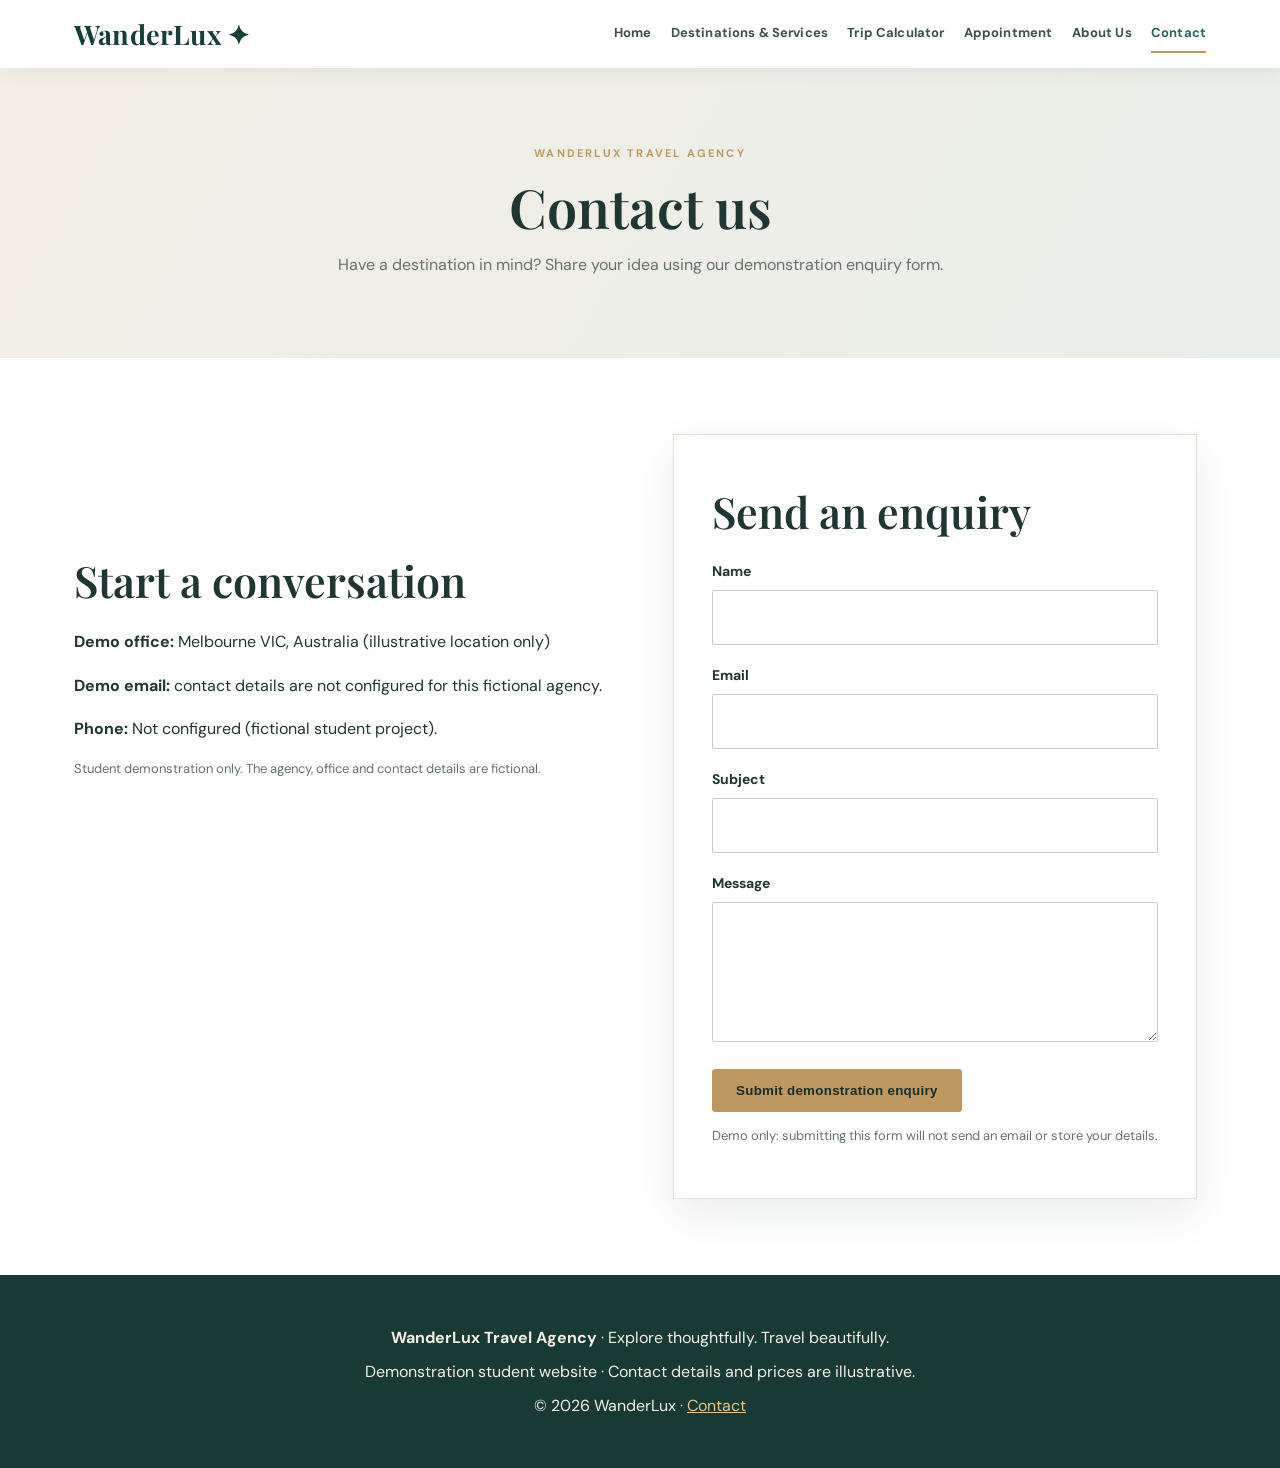
==== contact.html @ 3671757a "Add files via upload" ====
<!doctype html><html lang="en"><head><meta charset="utf-8"><meta name="viewport" content="width=device-width, initial-scale=1"><meta name="description" content="Contact WanderLux about travel planning."><title>Contact | WanderLux Travel Agency</title><link rel="stylesheet" href="styles.css"><script src="script.js" defer></script></head><body><header><nav aria-label="Main navigation"><a class="brand" href="index.html">WanderLux ✦</a><div class="links"><a href="index.html">Home</a><a href="destinations.html">Destinations & Services</a><a href="calculator.html">Trip Calculator</a><a href="appointment.html">Appointment</a><a href="about.html">About Us</a><a href="contact.html" aria-current="page">Contact</a></div></nav></header><main><section class="page-hero"><span class="eyebrow">WanderLux Travel Agency</span><h1>Contact us</h1><p>Have a destination in mind? Share your idea using our demonstration enquiry form.</p></section><section class="container two"><div><h2>Start a conversation</h2><p><strong>Demo office:</strong> Melbourne VIC, Australia (illustrative location only)</p><p><strong>Demo email:</strong> contact details are not configured for this fictional agency.</p><p><strong>Phone:</strong> Not configured (fictional student project).</p><p class="notice">Student demonstration only. The agency, office and contact details are fictional.</p><iframe title="Map of central Melbourne" loading="lazy" src="https://www.openstreetmap.org/export/embed.html?bbox=144.94%2C-37.83%2C144.98%2C-37.80&amp;layer=mapnik"></iframe></div><div class="form-wrap"><h2>Send an enquiry</h2><form data-demo-form="contact"><div class="field"><label for="cname">Name</label><input id="cname" name="Name" required minlength="2"></div><div class="field"><label for="cemail">Email</label><input id="cemail" name="Email" type="email" required></div><div class="field"><label for="csubject">Subject</label><input id="csubject" name="Subject" required></div><div class="field"><label for="cmessage">Message</label><textarea id="cmessage" name="Message" minlength="10" required></textarea></div><button class="btn">Submit demonstration enquiry</button><p class="notice" data-form-status role="status" aria-live="polite">Demo only: submitting this form will not send an email or store your details.</p></form></div></section></main><footer><p><strong>WanderLux Travel Agency</strong> · Explore thoughtfully. Travel beautifully.</p><p>Demonstration student website · Contact details and prices are illustrative.</p><p>© 2026 WanderLux · <a href="contact.html">Contact</a></p></footer></body></html>
---- styles.css ----
@import url('https://fonts.googleapis.com/css2?family=DM+Sans:wght@400;500;600;700&family=Playfair+Display:wght@500;600;700&display=swap');
:root{--ink:#203632;--muted:#66736d;--deep:#173f3a;--teal:#28665d;--gold:#bd9860;--cream:#fbf8f1;--sand:#f2ece0;--line:#e6dfd2;--white:#fff;--shadow:0 16px 42px rgba(31,54,47,.09)}
*{box-sizing:border-box}html{scroll-behavior:smooth}body{margin:0;color:var(--ink);font:16px/1.7 'DM Sans',Arial,sans-serif;background:#fff}img{max-width:100%;display:block}a{color:var(--teal)}a:focus-visible,button:focus-visible,input:focus-visible,select:focus-visible,textarea:focus-visible{outline:3px solid #d6ad6e;outline-offset:3px}
header{background:rgba(255,255,255,.97);position:sticky;top:0;z-index:20;box-shadow:0 3px 22px rgba(24,50,43,.07);backdrop-filter:blur(10px)}nav{max-width:1180px;margin:auto;display:flex;align-items:center;justify-content:space-between;gap:22px;padding:15px 24px}.brand{font:700 27px 'Playfair Display',Georgia,serif;color:var(--deep);text-decoration:none;white-space:nowrap;letter-spacing:.2px}.brand span{color:var(--gold)}.links{display:flex;gap:clamp(9px,1.5vw,20px);align-items:center;flex-wrap:wrap}.links a{text-decoration:none;color:#3d514a;font-size:13px;font-weight:700;letter-spacing:.15px;padding:7px 0;border-bottom:2px solid transparent}.links a:hover,.links a[aria-current=page]{color:var(--teal);border-color:var(--gold)}
.hero{min-height:590px;background:linear-gradient(90deg,rgba(12,39,35,.82),rgba(12,39,35,.23)),url('https://images.unsplash.com/photo-1488646953014-85cb44e25828?auto=format&fit=crop&w=1900&q=85') center/cover;display:flex;align-items:center;color:#fff}.hero-inner{max-width:1180px;width:100%;margin:auto;padding:90px 26px}.hero h1{font-size:clamp(42px,6vw,76px);max-width:760px;line-height:1.08;margin:18px 0}.hero p{max-width:590px;font-size:19px;color:#f4f0e8}.hero .eyebrow{color:#e7c58f}.slide-caption{font-weight:700;color:#f3d7a7;letter-spacing:.5px}.btn{display:inline-block;background:var(--gold);color:#172f2a;border:1px solid var(--gold);border-radius:3px;padding:13px 23px;text-decoration:none;font-weight:700;letter-spacing:.3px;cursor:pointer;transition:.2s}.btn:hover{background:#d2b17e;transform:translateY(-1px)}.btn.secondary{background:transparent;border-color:var(--gold);color:var(--gold)}
.container{max-width:1180px;margin:auto;padding:76px 24px}h1,h2,h3{font-family:'Playfair Display',Georgia,serif;line-height:1.22;font-weight:600}h2{font-size:clamp(30px,4vw,43px);margin:12px 0 22px}h3{font-size:23px;margin:0 0 10px}.eyebrow{color:var(--gold);font-weight:700;text-transform:uppercase;letter-spacing:2.2px;font-size:11px}.intro{max-width:700px;color:var(--muted)}.grid{display:grid;grid-template-columns:repeat(3,minmax(0,1fr));gap:25px}.card{border:1px solid var(--line);overflow:hidden;background:#fff;box-shadow:var(--shadow);transition:transform .25s,box-shadow .25s}.card:hover{transform:translateY(-5px);box-shadow:0 20px 45px rgba(31,54,47,.14)}.card img{width:100%;height:230px;object-fit:cover}.card-body{padding:25px}.card-body p{color:var(--muted)}.card a:not(.btn){font-weight:700;text-decoration:none;border-bottom:1px solid var(--gold);padding-bottom:3px}.soft{background:var(--cream)}.page-hero{background:linear-gradient(120deg,#f4efe5,#e8eee8);padding:70px 24px;text-align:center}.page-hero h1{font-size:clamp(36px,5vw,54px);margin:10px 0}.page-hero p{max-width:680px;margin:10px auto;color:var(--muted)}
.form-wrap{max-width:780px;margin:auto;background:#fff;border:1px solid var(--line);padding:clamp(22px,4vw,38px);box-shadow:var(--shadow)}.fields{display:grid;grid-template-columns:1fr 1fr;gap:18px}label{display:block;font-weight:700;margin-bottom:6px;font-size:14px}input,select,textarea{width:100%;padding:13px 14px;border:1px solid #c9cfc8;border-radius:2px;font:inherit;background:#fff;color:var(--ink)}input:focus,select:focus,textarea:focus{border-color:var(--teal)}textarea{min-height:140px;resize:vertical}form .field{margin-bottom:19px}.result{background:#f3f0e7;padding:23px;border-left:4px solid var(--gold);margin-top:24px}.notice{font-size:13px;color:var(--muted)}.error{color:#a52929;font-weight:700}.success{color:#215d43;font-weight:700}.pill{display:inline-block;background:#f4eee2;color:#72552e;padding:5px 12px;font-size:11px;letter-spacing:1px;text-transform:uppercase;font-weight:700}.two{display:grid;grid-template-columns:1fr 1fr;gap:48px;align-items:center}.two img{width:100%;border-radius:2px;box-shadow:var(--shadow)}.feature-list{padding-left:20px}.feature-list li{padding:5px 0}iframe{width:100%;height:290px;border:0;filter:saturate(.75)}footer{background:#173a35;color:#f6f1e7;padding:42px 24px;text-align:center}footer a{color:#e6c48d}footer p{margin:7px}.reveal{opacity:0;transform:translateY(20px);transition:opacity .65s,transform .65s}.reveal.visible{opacity:1;transform:none}.slide-caption{min-height:27px}.section-heading{text-align:center;margin-bottom:35px}.section-heading .intro{margin:0 auto}.stats{display:grid;grid-template-columns:repeat(3,1fr);gap:18px;margin-top:28px}.stat{background:var(--cream);padding:20px;text-align:center}.stat strong{display:block;font:600 28px 'Playfair Display',serif;color:var(--teal)}.map-note{margin:7px 0 18px}
@media(max-width:850px){nav{align-items:flex-start;flex-direction:column;gap:10px}.links{gap:8px 16px}.hero{min-height:500px}.grid{grid-template-columns:repeat(2,minmax(0,1fr))}.two{gap:28px}}
@media(max-width:600px){.links{display:grid;grid-template-columns:repeat(2,minmax(0,1fr));width:100%;gap:4px 12px}.links a{font-size:12px}.hero{min-height:470px}.hero-inner{padding:65px 22px}.hero p{font-size:17px}.grid,.two,.fields,.stats{grid-template-columns:1fr}.container{padding:48px 18px}.page-hero{padding:48px 18px}.card img{height:210px}.form-wrap{padding:21px}.brand{font-size:25px}}
@media(prefers-reduced-motion:reduce){html{scroll-behavior:auto}.reveal{opacity:1;transform:none;transition:none}.card,.btn{transition:none}}
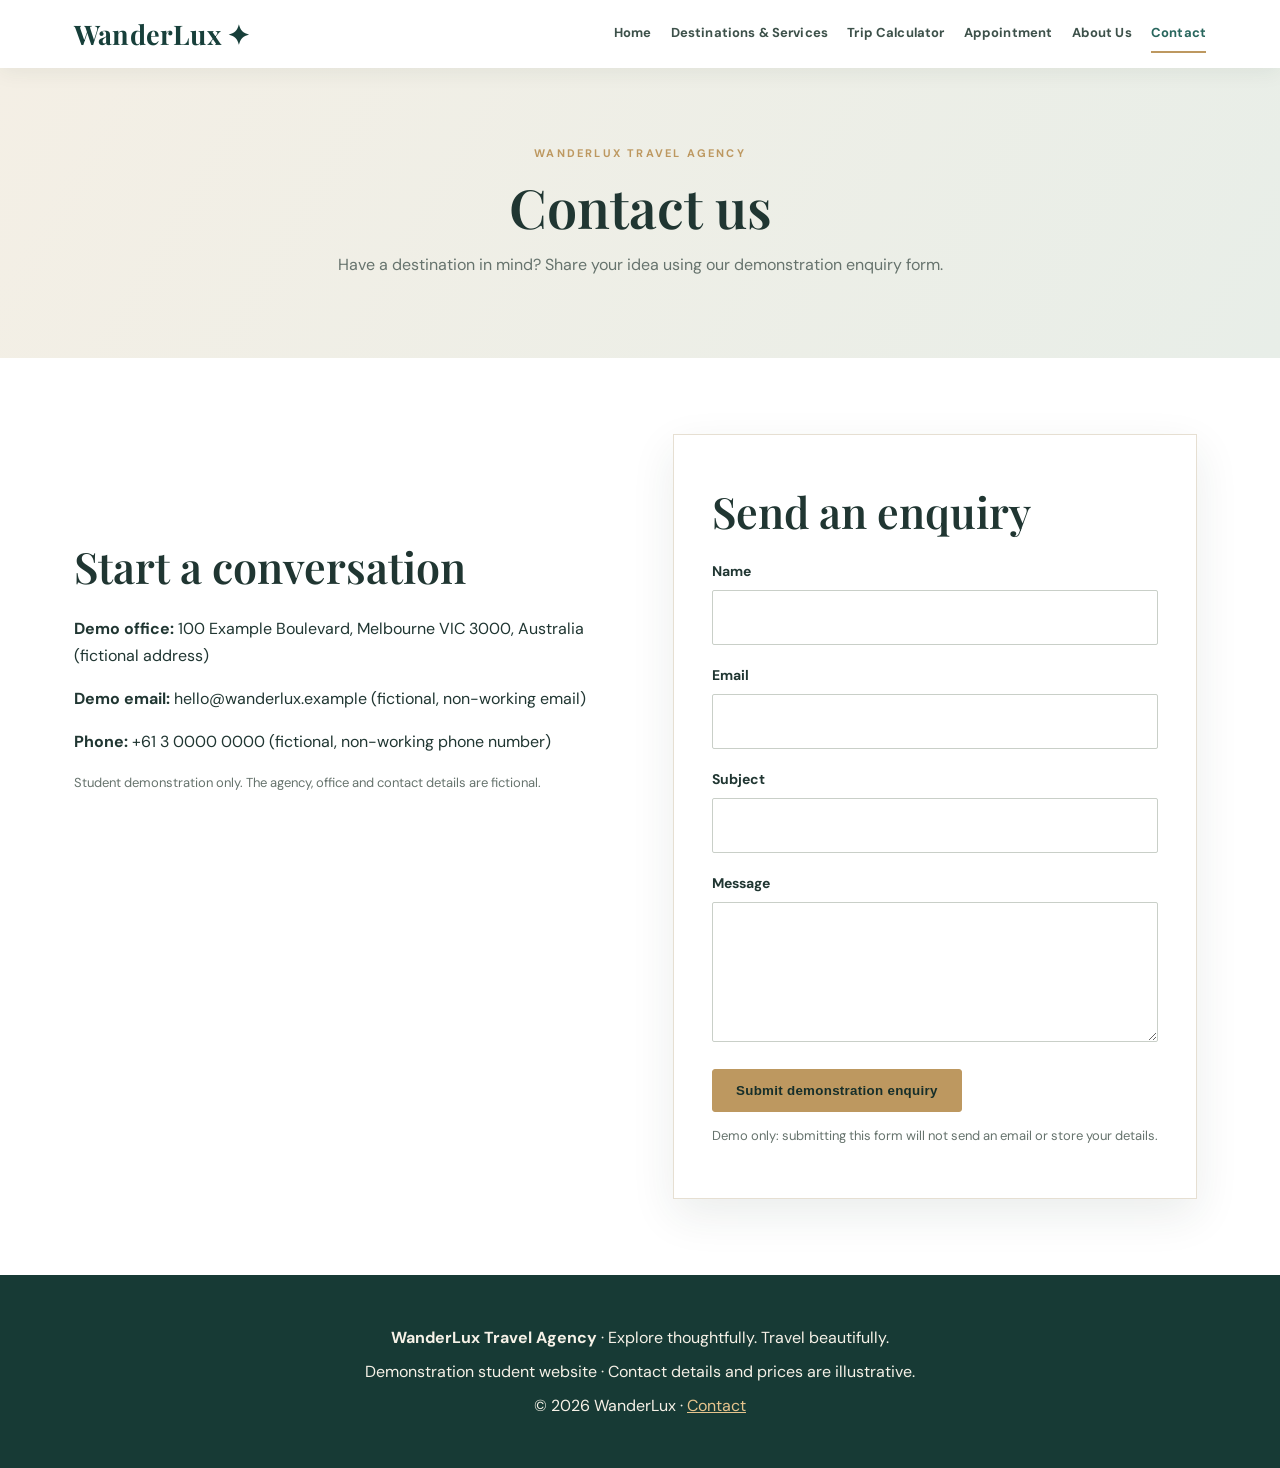
==== commit 3c0b1728: "Update contact.html" ====
--- a/contact.html
+++ b/contact.html
@@ -1 +1,113 @@
-<!doctype html><html lang="en"><head><meta charset="utf-8"><meta name="viewport" content="width=device-width, initial-scale=1"><meta name="description" content="Contact WanderLux about travel planning."><title>Contact | WanderLux Travel Agency</title><link rel="stylesheet" href="styles.css"><script src="script.js" defer></script></head><body><header><nav aria-label="Main navigation"><a class="brand" href="index.html">WanderLux ✦</a><div class="links"><a href="index.html">Home</a><a href="destinations.html">Destinations & Services</a><a href="calculator.html">Trip Calculator</a><a href="appointment.html">Appointment</a><a href="about.html">About Us</a><a href="contact.html" aria-current="page">Contact</a></div></nav></header><main><section class="page-hero"><span class="eyebrow">WanderLux Travel Agency</span><h1>Contact us</h1><p>Have a destination in mind? Share your idea using our demonstration enquiry form.</p></section><section class="container two"><div><h2>Start a conversation</h2><p><strong>Demo office:</strong> Melbourne VIC, Australia (illustrative location only)</p><p><strong>Demo email:</strong> contact details are not configured for this fictional agency.</p><p><strong>Phone:</strong> Not configured (fictional student project).</p><p class="notice">Student demonstration only. The agency, office and contact details are fictional.</p><iframe title="Map of central Melbourne" loading="lazy" src="https://www.openstreetmap.org/export/embed.html?bbox=144.94%2C-37.83%2C144.98%2C-37.80&amp;layer=mapnik"></iframe></div><div class="form-wrap"><h2>Send an enquiry</h2><form data-demo-form="contact"><div class="field"><label for="cname">Name</label><input id="cname" name="Name" required minlength="2"></div><div class="field"><label for="cemail">Email</label><input id="cemail" name="Email" type="email" required></div><div class="field"><label for="csubject">Subject</label><input id="csubject" name="Subject" required></div><div class="field"><label for="cmessage">Message</label><textarea id="cmessage" name="Message" minlength="10" required></textarea></div><button class="btn">Submit demonstration enquiry</button><p class="notice" data-form-status role="status" aria-live="polite">Demo only: submitting this form will not send an email or store your details.</p></form></div></section></main><footer><p><strong>WanderLux Travel Agency</strong> · Explore thoughtfully. Travel beautifully.</p><p>Demonstration student website · Contact details and prices are illustrative.</p><p>© 2026 WanderLux · <a href="contact.html">Contact</a></p></footer></body></html>+<!doctype html>
+<html lang="en">
+<head>
+  <meta charset="utf-8">
+  <meta name="viewport" content="width=device-width, initial-scale=1">
+  <meta name="description" content="Contact WanderLux about travel planning.">
+  <title>Contact | WanderLux Travel Agency</title>
+  <link rel="stylesheet" href="styles.css">
+  <script src="script.js" defer></script>
+</head>
+
+<body>
+  <header>
+    <nav aria-label="Main navigation">
+      <a class="brand" href="index.html">WanderLux ✦</a>
+
+      <div class="links">
+        <a href="index.html">Home</a>
+        <a href="destinations.html">Destinations &amp; Services</a>
+        <a href="calculator.html">Trip Calculator</a>
+        <a href="appointment.html">Appointment</a>
+        <a href="about.html">About Us</a>
+        <a href="contact.html" aria-current="page">Contact</a>
+      </div>
+    </nav>
+  </header>
+
+  <main>
+    <section class="page-hero">
+      <span class="eyebrow">WanderLux Travel Agency</span>
+      <h1>Contact us</h1>
+      <p>Have a destination in mind? Share your idea using our demonstration enquiry form.</p>
+    </section>
+
+    <section class="container two">
+      <div>
+        <h2>Start a conversation</h2>
+
+        <p>
+          <strong>Demo office:</strong>
+          100 Example Boulevard, Melbourne VIC 3000, Australia
+          (fictional address)
+        </p>
+
+        <p>
+          <strong>Demo email:</strong>
+          hello@wanderlux.example (fictional, non-working email)
+        </p>
+
+        <p>
+          <strong>Phone:</strong>
+          +61 3 0000 0000 (fictional, non-working phone number)
+        </p>
+
+        <p class="notice">
+          Student demonstration only. The agency, office and contact details are fictional.
+        </p>
+
+        <iframe
+          title="Map of central Melbourne"
+          loading="lazy"
+          src="https://www.openstreetmap.org/export/embed.html?bbox=144.94%2C-37.83%2C144.98%2C-37.80&amp;layer=mapnik">
+        </iframe>
+      </div>
+
+      <div class="form-wrap">
+        <h2>Send an enquiry</h2>
+
+        <form data-demo-form="contact">
+          <div class="field">
+            <label for="cname">Name</label>
+            <input id="cname" name="Name" required minlength="2">
+          </div>
+
+          <div class="field">
+            <label for="cemail">Email</label>
+            <input id="cemail" name="Email" type="email" required>
+          </div>
+
+          <div class="field">
+            <label for="csubject">Subject</label>
+            <input id="csubject" name="Subject" required>
+          </div>
+
+          <div class="field">
+            <label for="cmessage">Message</label>
+            <textarea id="cmessage" name="Message" minlength="10" required></textarea>
+          </div>
+
+          <button class="btn">Submit demonstration enquiry</button>
+
+          <p class="notice" data-form-status role="status" aria-live="polite">
+            Demo only: submitting this form will not send an email or store your details.
+          </p>
+        </form>
+      </div>
+    </section>
+  </main>
+
+  <footer>
+    <p>
+      <strong>WanderLux Travel Agency</strong> ·
+      Explore thoughtfully. Travel beautifully.
+    </p>
+    <p>
+      Demonstration student website · Contact details and prices are illustrative.
+    </p>
+    <p>
+      © 2026 WanderLux · <a href="contact.html">Contact</a>
+    </p>
+  </footer>
+</body>
+</html>
